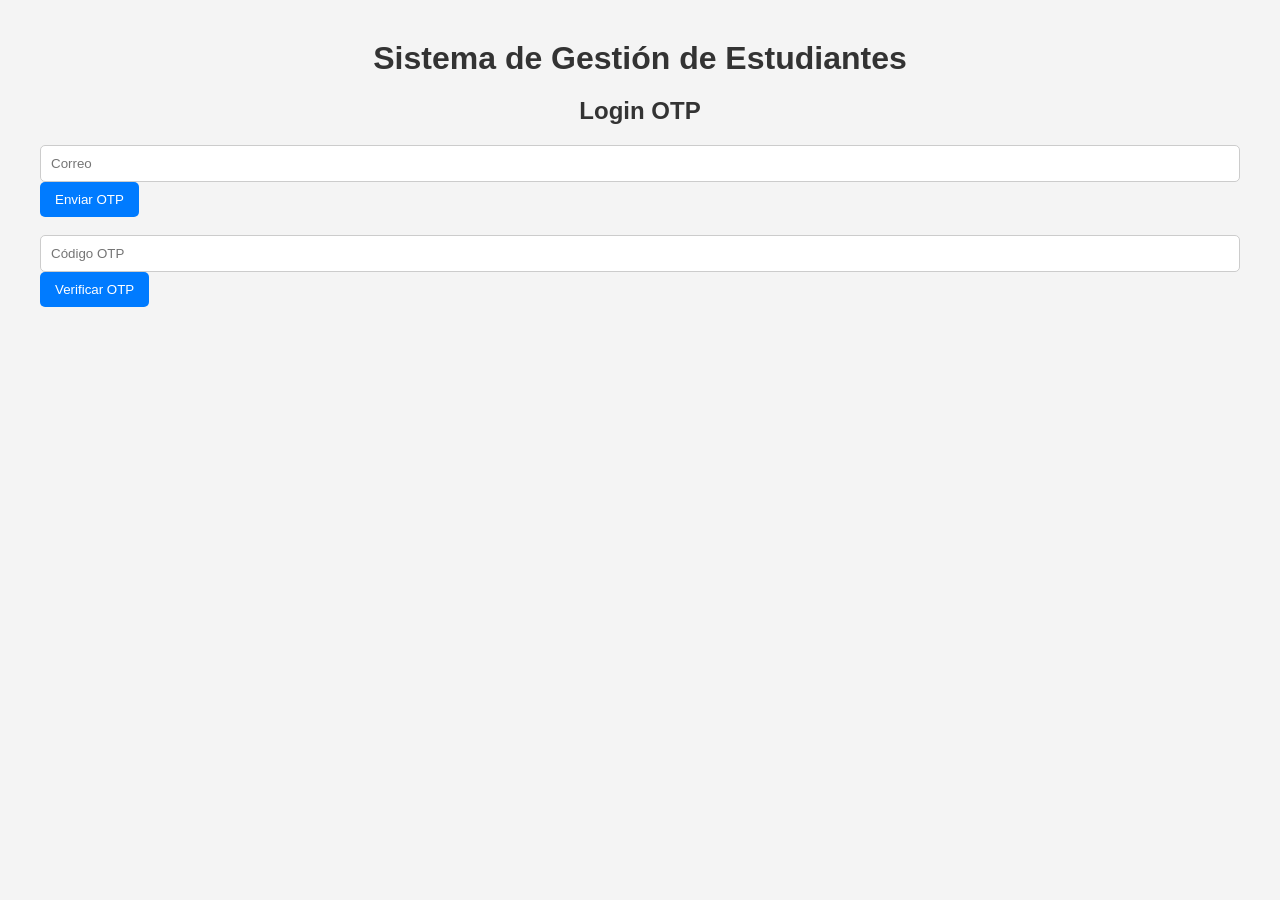
==== frontend/login.html @ 4593642d "Proyecto CRUD con OTP" ====
<!DOCTYPE html>
<html lang="es">
<head>
    <meta charset="UTF-8">
    <meta name="viewport" content="width=device-width, initial-scale=1.0">
    <title>Login OTP</title>
    <link rel="stylesheet" href="./style.css">
</head>
<body>

    <h1>Sistema de Gestión de Estudiantes</h1>
<h2>Login OTP</h2>

    <div>
        <input type="email" id="email" placeholder="Correo">

        <button id="send-btn">
            Enviar OTP
        </button>
    </div>

    <br>

    <div>
        <input type="text" id="otp" placeholder="Código OTP">

        <button id="verify-btn">
            Verificar OTP
        </button>
    </div>

    <script src="./login.js"></script>

</body>
</html>
---- frontend/style.css ----
* {
    margin: 0;
    padding: 0;
    box-sizing: border-box;
    font-family: Arial, Helvetica, sans-serif;
}

body {
    background-color: #f4f4f4;
    padding: 40px;
}

.container {
    background-color: white;
    padding: 25px;
    border-radius: 10px;
    max-width: 500px;
    margin: auto;
    box-shadow: 0px 0px 10px rgba(0,0,0,0.1);
}

h1, h2 {
    margin-bottom: 20px;
    text-align: center;
    color: #333;
}

form div {
    margin-bottom: 15px;
}

label {
    display: block;
    margin-bottom: 5px;
    color: #555;
}

input {
    width: 100%;
    padding: 10px;
    border-radius: 5px;
    border: 1px solid #ccc;
}

button {
    padding: 10px 15px;
    border: none;
    border-radius: 5px;
    cursor: pointer;
    margin-right: 5px;
    transition: 0.3s;
}

button:hover {
    opacity: 0.8;
}

#submit-btn,
#send-btn,
#verify-btn {
    background-color: #007bff;
    color: white;
}

#cancel-btn {
    background-color: #dc3545;
    color: white;
}

table {
    width: 100%;
    border-collapse: collapse;
    margin-top: 30px;
    background-color: white;
    box-shadow: 0px 0px 10px rgba(0,0,0,0.1);
}

table th,
table td {
    padding: 15px;
    border: 1px solid #ddd;
    text-align: center;
}

table th {
    background-color: #007bff;
    color: white;
}

table tr:nth-child(even) {
    background-color: #f9f9f9;
}

.actions button:first-child {
    background-color: #28a745;
    color: white;
}

.actions button:last-child {
    background-color: #dc3545;
    color: white;
}
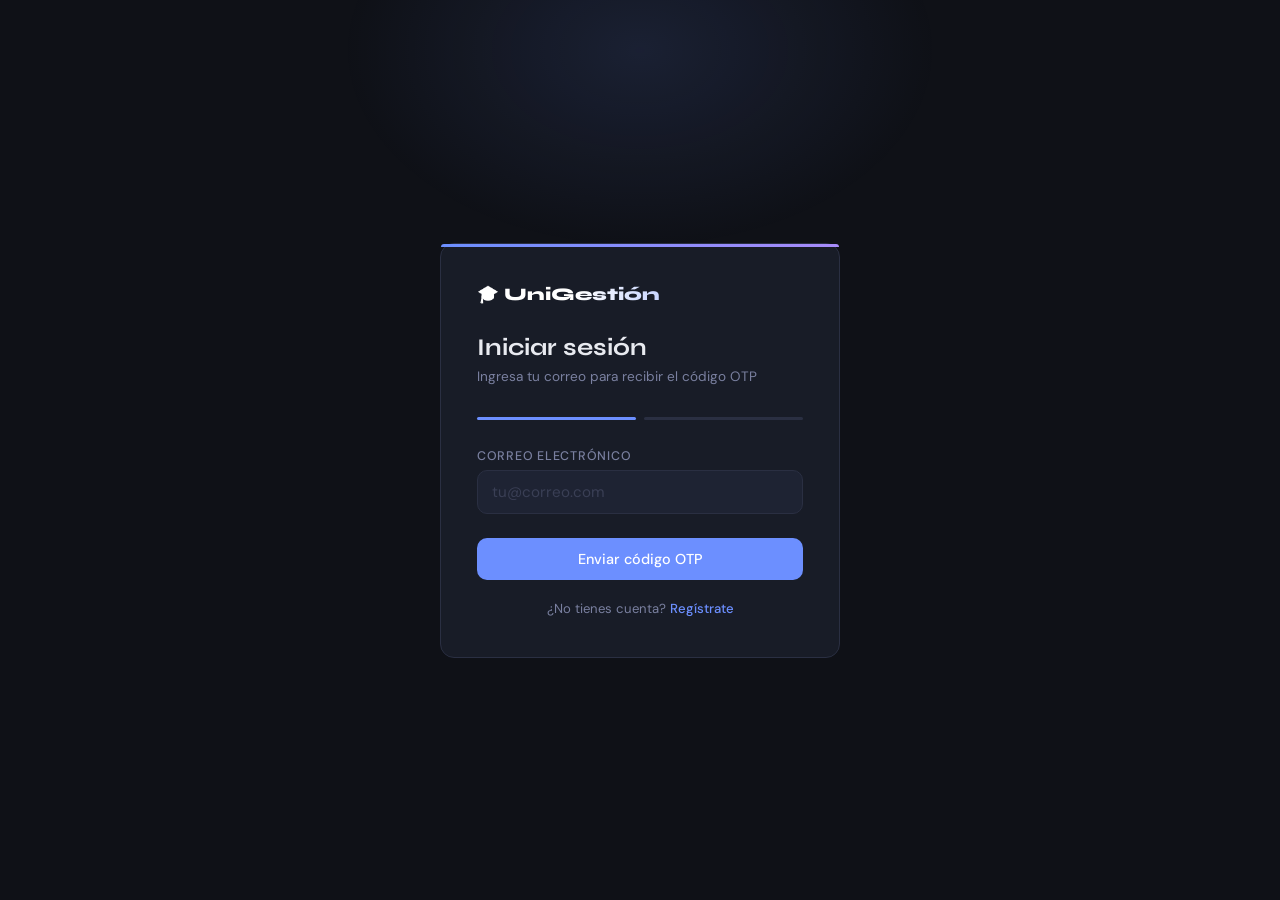
==== commit 4126bb1a: "Mejorado frontend y estilos" ====
--- a/frontend/login.html
+++ b/frontend/login.html
@@ -3,33 +3,264 @@
 <head>
     <meta charset="UTF-8">
     <meta name="viewport" content="width=device-width, initial-scale=1.0">
-    <title>Login OTP</title>
-    <link rel="stylesheet" href="./style.css">
+    <title>Login — UniGestión</title>
+    <link rel="preconnect" href="https://fonts.googleapis.com">
+    <link href="https://fonts.googleapis.com/css2?family=Syne:wght@600;800&family=DM+Sans:wght@300;400;500&display=swap" rel="stylesheet">
+    <style>
+        *, *::before, *::after { box-sizing: border-box; margin: 0; padding: 0; }
+
+        :root {
+            --bg: #0f1117;
+            --surface: #181c27;
+            --surface2: #1e2333;
+            --border: #2a2f42;
+            --accent: #6c8fff;
+            --accent-glow: rgba(108, 143, 255, 0.15);
+            --text: #e8eaf0;
+            --muted: #7a80a0;
+            --radius: 14px;
+        }
+
+        body {
+            font-family: 'DM Sans', sans-serif;
+            background: var(--bg);
+            color: var(--text);
+            min-height: 100vh;
+            display: flex;
+            align-items: center;
+            justify-content: center;
+            padding: 24px;
+        }
+
+        /* glow de fondo decorativo */
+        body::before {
+            content: '';
+            position: fixed;
+            top: -150px;
+            left: 50%;
+            transform: translateX(-50%);
+            width: 600px;
+            height: 400px;
+            background: radial-gradient(ellipse, rgba(108,143,255,0.12) 0%, transparent 70%);
+            pointer-events: none;
+        }
+
+        .card {
+            background: var(--surface);
+            border: 1px solid var(--border);
+            border-radius: var(--radius);
+            padding: 40px 36px;
+            width: 100%;
+            max-width: 400px;
+            position: relative;
+        }
+
+        /* franja de color arriba */
+        .card::before {
+            content: '';
+            position: absolute;
+            top: 0; left: 0; right: 0;
+            height: 3px;
+            background: linear-gradient(90deg, var(--accent), #a78bfa);
+            border-radius: var(--radius) var(--radius) 0 0;
+        }
+
+        .logo {
+            font-family: 'Syne', sans-serif;
+            font-size: 1.1rem;
+            font-weight: 800;
+            background: linear-gradient(90deg, #fff 30%, var(--accent));
+            -webkit-background-clip: text;
+            -webkit-text-fill-color: transparent;
+            margin-bottom: 28px;
+        }
+
+        .card-title {
+            font-family: 'Syne', sans-serif;
+            font-size: 1.5rem;
+            font-weight: 700;
+            margin-bottom: 6px;
+        }
+
+        .card-sub {
+            font-size: 0.85rem;
+            color: var(--muted);
+            margin-bottom: 32px;
+        }
+
+        /* separador de pasos */
+        .steps {
+            display: flex;
+            gap: 8px;
+            margin-bottom: 28px;
+        }
+
+        .step {
+            flex: 1;
+            height: 3px;
+            border-radius: 99px;
+            background: var(--border);
+            transition: background 0.3s;
+        }
+
+        .step.active { background: var(--accent); }
+
+        /* fields */
+        .field {
+            display: flex;
+            flex-direction: column;
+            gap: 6px;
+            margin-bottom: 16px;
+        }
+
+        .field label {
+            font-size: 0.78rem;
+            font-weight: 500;
+            color: var(--muted);
+            text-transform: uppercase;
+            letter-spacing: 0.06em;
+        }
+
+        .field input {
+            background: var(--surface2);
+            border: 1px solid var(--border);
+            border-radius: 10px;
+            color: var(--text);
+            font-family: 'DM Sans', sans-serif;
+            font-size: 0.95rem;
+            padding: 11px 14px;
+            outline: none;
+            transition: border-color 0.2s, box-shadow 0.2s;
+            width: 100%;
+        }
+
+        .field input:focus {
+            border-color: var(--accent);
+            box-shadow: 0 0 0 3px var(--accent-glow);
+        }
+
+        .field input::placeholder { color: #3a3f55; }
+
+        /* OTP input especial */
+        #otp {
+            letter-spacing: 0.3em;
+            font-size: 1.2rem;
+            text-align: center;
+            font-family: 'Syne', sans-serif;
+        }
+
+        button {
+            cursor: pointer;
+            font-family: 'DM Sans', sans-serif;
+            font-weight: 500;
+            border: none;
+            border-radius: 10px;
+            transition: all 0.2s;
+            width: 100%;
+            padding: 12px;
+            font-size: 0.9rem;
+        }
+
+        .btn-primary {
+            background: var(--accent);
+            color: #fff;
+            margin-top: 8px;
+        }
+
+        .btn-primary:hover { filter: brightness(1.15); transform: translateY(-1px); }
+        .btn-primary:disabled { opacity: 0.5; cursor: not-allowed; transform: none; }
+
+        .link-row {
+            text-align: center;
+            margin-top: 20px;
+            font-size: 0.82rem;
+            color: var(--muted);
+        }
+
+        .link-row a {
+            color: var(--accent);
+            text-decoration: none;
+            font-weight: 500;
+        }
+
+        .link-row a:hover { text-decoration: underline; }
+
+        /* sección OTP oculta por defecto */
+        #otp-section {
+            display: none;
+            animation: fadeIn 0.3s ease;
+        }
+
+        #otp-section.visible { display: block; }
+
+        @keyframes fadeIn {
+            from { opacity: 0; transform: translateY(6px); }
+            to   { opacity: 1; transform: translateY(0); }
+        }
+
+        .hint {
+            font-size: 0.8rem;
+            color: var(--muted);
+            text-align: center;
+            margin-top: 12px;
+        }
+
+        .hint span {
+            color: var(--accent);
+            font-weight: 500;
+        }
+    </style>
 </head>
 <body>
 
-    <h1>Sistema de Gestión de Estudiantes</h1>
-<h2>Login OTP</h2>
-
-    <div>
-        <input type="email" id="email" placeholder="Correo">
-
-        <button id="send-btn">
-            Enviar OTP
-        </button>
+    <div class="card">
+        <div class="logo">🎓 UniGestión</div>
+
+        <h2 class="card-title">Iniciar sesión</h2>
+        <p class="card-sub">Ingresa tu correo para recibir el código OTP</p>
+
+        <!-- barra de pasos -->
+        <div class="steps">
+            <div class="step active" id="step-1"></div>
+            <div class="step" id="step-2"></div>
+        </div>
+
+        <!-- paso 1: email -->
+        <div id="email-section">
+            <div class="field">
+                <label for="email">Correo electrónico</label>
+                <input type="email" id="email" placeholder="tu@correo.com">
+            </div>
+            <button id="send-btn" class="btn-primary">Enviar código OTP</button>
+        </div>
+
+        <!-- paso 2: OTP -->
+        <div id="otp-section">
+            <div class="field">
+                <label for="otp">Código de verificación</label>
+                <input type="text" id="otp" placeholder="000000" maxlength="6">
+            </div>
+            <p class="hint">Código enviado a <span id="email-display"></span></p>
+            <button id="verify-btn" class="btn-primary">Verificar y entrar</button>
+        </div>
+
+        <div class="link-row">
+            ¿No tienes cuenta? <a href="/register.html">Regístrate</a>
+        </div>
     </div>
 
-    <br>
-
-    <div>
-        <input type="text" id="otp" placeholder="Código OTP">
-
-        <button id="verify-btn">
-            Verificar OTP
-        </button>
-    </div>
+    <script>
+        // Mostrar sección OTP al hacer clic en "Enviar"
+        document.getElementById('send-btn').addEventListener('click', () => {
+            const email = document.getElementById('email').value;
+            if (!email) return;
+            document.getElementById('email-display').textContent = email;
+            document.getElementById('email-section').style.display = 'none';
+            document.getElementById('otp-section').classList.add('visible');
+            document.getElementById('step-2').classList.add('active');
+        });
+    </script>
 
     <script src="./login.js"></script>
-
 </body>
 </html>
